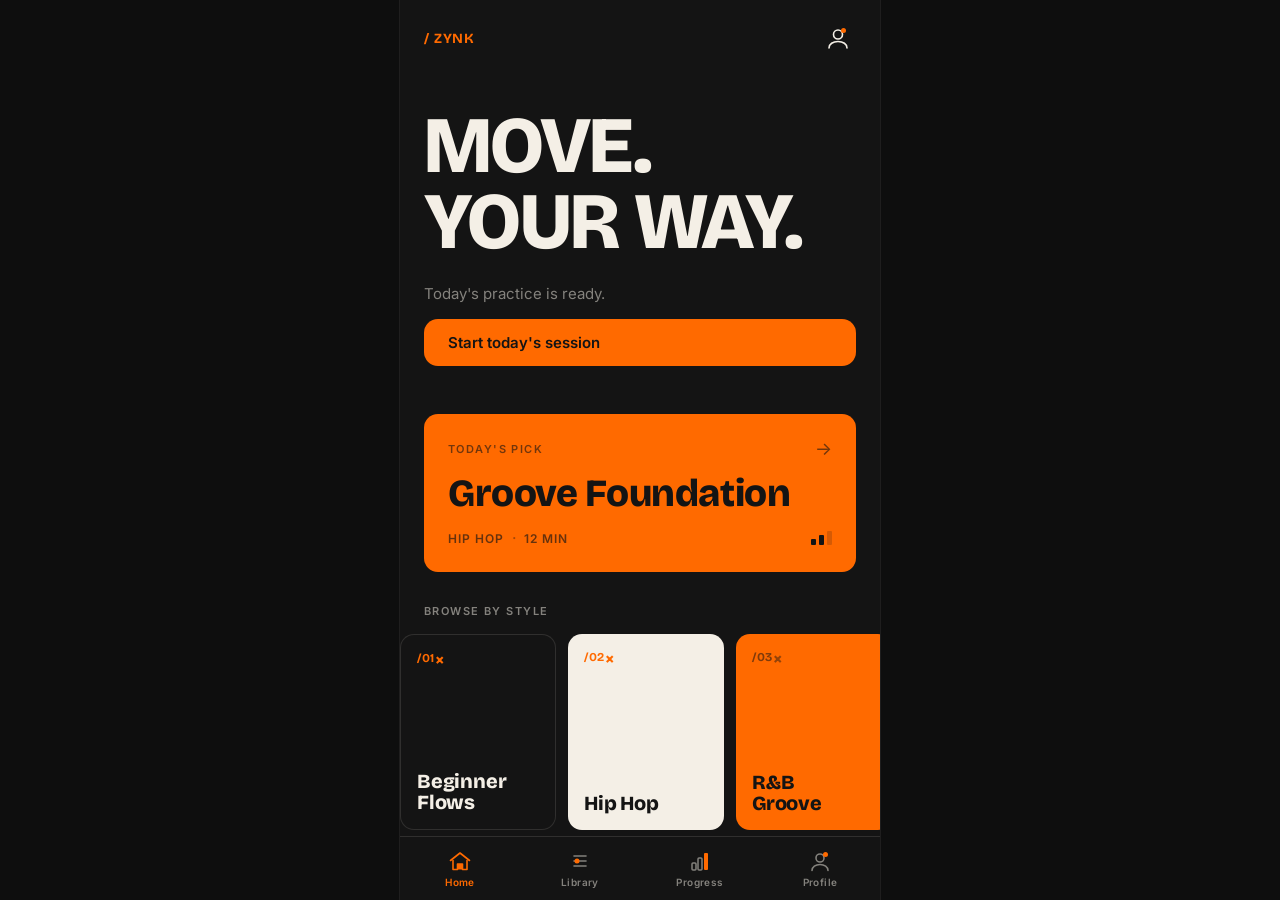
==== zynk-app.html @ 354856e9 "Initial commit" ====
<!DOCTYPE html>
<html lang="en">
<head>
  <meta charset="UTF-8" />
  <meta name="viewport" content="width=device-width, initial-scale=1.0" />
  <title>Zynk</title>
  <meta name="description" content="Zynk — your space, your pace, your dance." />
  <link rel="preconnect" href="https://fonts.googleapis.com" />
  <link rel="preconnect" href="https://fonts.gstatic.com" crossorigin />
  <!-- Bricolage Grotesque (display) + Inter (body/UI) — per DESIGN.md -->
  <link href="https://fonts.googleapis.com/css2?family=Bricolage+Grotesque:opsz,wght@12..96,700;12..96,800&family=Inter:wght@400;500;600&display=swap" rel="stylesheet" />
  <link rel="stylesheet" href="css/app.css" />
</head>
<body>
  <div id="app-wrapper">
    <!-- Screen container: home / library / progress / profile layer here -->
    <div id="app-root"></div>
    <!-- Bottom navigation — always visible -->
    <nav id="app-nav" class="zk-nav" aria-label="Main navigation"></nav>
  </div>

  <!-- All copy from data.js → window.CONTENT.app -->
  <script src="js/data.js"></script>
  <script src="js/app.js"></script>
</body>
</html>
---- css/app.css ----
/* =====================================================================
   ZYNK APP — Home & Library screens
   Follows DESIGN.md strictly:
     · Flat orange #FF6A00 / cream #F4EFE6 / black #141414 only
     · Bricolage Grotesque (display) + Inter (body/UI)
     · 16px spacing base, 14px corner radius
     · Hand-built inline SVG icons (in app.js)
     · No gradients, no photos, no icon fonts
   ===================================================================== */

/* ---- Tokens -------------------------------------------------------- */
:root {
  --zk-orange:  #FF6A00;
  --zk-cream:   #F4EFE6;
  --zk-black:   #141414;
  --zk-page-bg: #0E0E0E;
  --zk-muted:   rgba(244, 239, 230, 0.50);
  --zk-border:  rgba(244, 239, 230, 0.12);
  --zk-radius:  14px;
  --zk-nav-h:   64px;
  --zk-display: "Bricolage Grotesque", sans-serif;
  --zk-body:    "Inter", -apple-system, BlinkMacSystemFont, sans-serif;
}

/* ---- Reset --------------------------------------------------------- */
*, *::before, *::after { box-sizing: border-box; margin: 0; padding: 0; }
html, body { height: 100%; }
body {
  font-family: var(--zk-body);
  background: var(--zk-page-bg);
  -webkit-font-smoothing: antialiased;
  overflow: hidden;
}
button { font-family: inherit; cursor: pointer; border: none; background: none; }
a { color: inherit; text-decoration: none; }

/* ---- App shell ----------------------------------------------------- */
#app-wrapper {
  width: 100%;
  max-width: 480px;
  margin: 0 auto;
  height: 100dvh;
  display: flex;
  flex-direction: column;
  overflow: hidden;
  /* Thin border on wide viewports so the column is legible */
  outline: 1px solid rgba(244, 239, 230, 0.07);
}

/* Screen container — screens layer inside here */
#app-root {
  flex: 1;
  position: relative;
  overflow: hidden;
}

/* ====================================================================
   SCREENS — all sit in the same layer, only .is-active is shown
   ==================================================================== */
.zk-screen {
  position: absolute;
  inset: 0;
  overflow: hidden;
  display: none;
  flex-direction: column;
  background: var(--zk-black);
  color: var(--zk-cream);
}
.zk-screen.is-active { display: flex; }

/* ====================================================================
   SHARED COMPONENTS
   ==================================================================== */

/* Eyebrow / section label */
.zk-eyebrow {
  font-family: var(--zk-body);
  font-size: 11px;
  font-weight: 600;
  letter-spacing: 0.13em;
  text-transform: uppercase;
  color: var(--zk-orange);
}

/* Primary button */
.zk-btn--primary {
  display: inline-flex;
  align-items: center;
  gap: 8px;
  padding: 14px 24px;
  background: var(--zk-orange);
  color: var(--zk-black);
  font-family: var(--zk-body);
  font-size: 15px;
  font-weight: 600;
  border-radius: var(--zk-radius);
  border: none;
  cursor: pointer;
  transition: opacity 0.18s;
}
.zk-btn--primary:hover { opacity: 0.88; }

/* ====================================================================
   HOME SCREEN
   ==================================================================== */
.zk-home { background: var(--zk-black); }

/* Header ------------------------------------------------------------ */
.zk-header {
  flex-shrink: 0;
  display: flex;
  align-items: center;
  justify-content: space-between;
  padding: 20px 24px;
  background: var(--zk-black);
}

.zk-brand {
  font-family: var(--zk-display);
  font-size: 14px;
  font-weight: 700;
  letter-spacing: 0.06em;
  color: var(--zk-orange);
}

.zk-header__icon {
  color: var(--zk-cream);
  display: flex;
  align-items: center;
  justify-content: center;
  width: 36px;
  height: 36px;
  border-radius: var(--zk-radius);
  transition: background 0.18s;
}
.zk-header__icon:hover { background: rgba(244, 239, 230, 0.08); }

/* Scrollable home content */
.zk-home__scroll {
  flex: 1;
  overflow-y: auto;
  -webkit-overflow-scrolling: touch;
}

/* Hero -------------------------------------------------------------- */
.zk-hero {
  padding: 32px 24px 48px;
  background: var(--zk-black);
  display: flex;
  flex-direction: column;
  gap: 16px;
}

/* Oversized display heading — each <span> is one line */
.zk-hero__heading {
  display: flex;
  flex-direction: column;
  font-family: var(--zk-display);
  font-size: clamp(3rem, 13vw, 5rem);
  font-weight: 800;
  line-height: 0.95;
  letter-spacing: -0.02em;
  color: var(--zk-cream);
}

.zk-hero__sub {
  font-size: 15px;
  color: var(--zk-muted);
  margin-top: 8px;
}

/* Featured lesson — orange color switchback */
.zk-featured-section { padding: 0 24px 32px; }

.zk-featured-card {
  background: var(--zk-orange);
  border-radius: var(--zk-radius);
  padding: 24px;
  display: flex;
  flex-direction: column;
  gap: 16px;
  color: var(--zk-black);
}

.zk-featured-card__top {
  display: flex;
  align-items: center;
  justify-content: space-between;
}

.zk-featured-card__top .zk-eyebrow { color: rgba(20, 20, 20, 0.6); }

.zk-featured-card__arrow {
  font-size: 18px;
  color: var(--zk-black);
  opacity: 0.6;
}

/* Lesson title — Bricolage Grotesque, large, poster feel */
.zk-featured-card__title {
  font-family: var(--zk-display);
  font-size: clamp(1.6rem, 7vw, 2.4rem);
  font-weight: 800;
  line-height: 0.97;
  letter-spacing: -0.01em;
  color: var(--zk-black);
}

.zk-featured-card__meta {
  display: flex;
  align-items: center;
  gap: 8px;
}

.zk-featured-card__genre,
.zk-featured-card__dur {
  font-size: 12px;
  font-weight: 600;
  letter-spacing: 0.08em;
  text-transform: uppercase;
  color: rgba(20, 20, 20, 0.65);
}

.zk-meta-dot { color: rgba(20, 20, 20, 0.4); }

/* Category rail ----------------------------------------------------- */
.zk-cat-section { padding-bottom: 40px; }

.zk-section-label {
  padding: 0 24px 16px;
  font-family: var(--zk-body);
  font-size: 11px;
  font-weight: 600;
  letter-spacing: 0.13em;
  text-transform: uppercase;
  color: var(--zk-muted);
}

.zk-cat-rail {
  display: flex;
  gap: 12px;
  padding: 0 24px;
  overflow-x: auto;
  scroll-snap-type: x mandatory;
  -webkit-overflow-scrolling: touch;
  /* hide scrollbar */
  scrollbar-width: none;
  -ms-overflow-style: none;
}
.zk-cat-rail::-webkit-scrollbar { display: none; }

/* Category card — color themes via data-theme */
.zk-cat-card {
  flex-shrink: 0;
  width: 156px;
  min-height: 196px;
  border-radius: var(--zk-radius);
  padding: 16px;
  display: flex;
  flex-direction: column;
  justify-content: space-between;
  scroll-snap-align: start;
  text-align: left;
  cursor: pointer;
  background: var(--cc-bg);
  color: var(--cc-text);
  transition: opacity 0.18s;
}
.zk-cat-card:hover { opacity: 0.88; }

/* Color themes */
.zk-cat-card[data-theme="dark"] {
  --cc-bg:    var(--zk-black);
  --cc-text:  var(--zk-cream);
  --cc-num:   var(--zk-orange);
  --cc-badge: var(--zk-orange);
  border: 1px solid rgba(244, 239, 230, 0.12);
}
.zk-cat-card[data-theme="cream"] {
  --cc-bg:    var(--zk-cream);
  --cc-text:  var(--zk-black);
  --cc-num:   var(--zk-orange);
  --cc-badge: var(--zk-orange);
}
.zk-cat-card[data-theme="orange"] {
  --cc-bg:    var(--zk-orange);
  --cc-text:  var(--zk-black);
  --cc-num:   rgba(20, 20, 20, 0.55);
  --cc-badge: rgba(20, 20, 20, 0.45);
}

/* /01 step number label */
.zk-cat-card__num {
  font-family: var(--zk-display);
  font-size: 12px;
  font-weight: 700;
  letter-spacing: 0.06em;
  color: var(--cc-num);
}

/* × badge — decorative, top right */
.zk-cat-card__badge {
  position: absolute;  /* relative to card */
  /* Use flex order to position at top-right instead of absolute */
}

/* Category cards use a 3-row flex: num / spacer / label */
.zk-cat-card__top {
  display: flex;
  justify-content: space-between;
  align-items: flex-start;
}

.zk-cat-card__badge-x {
  font-family: var(--zk-display);
  font-size: 18px;
  font-weight: 700;
  color: var(--cc-badge);
  line-height: 1;
  user-select: none;
}

/* Category name — large Bricolage, bottom of card */
.zk-cat-card__label {
  font-family: var(--zk-display);
  font-size: clamp(1.05rem, 4vw, 1.25rem);
  font-weight: 800;
  line-height: 1.05;
  letter-spacing: -0.01em;
  white-space: pre-line; /* allows \n line breaks */
  color: var(--cc-text);
}

/* ====================================================================
   LIBRARY SCREEN
   ==================================================================== */
.zk-library {
  background: var(--zk-black);
  /* display/flex-direction inherited from .zk-screen and .zk-screen.is-active */
}

/* Large heading — static (doesn't scroll away) */
.zk-lib-head {
  flex-shrink: 0;
  padding: 32px 24px 24px;
}

.zk-lib-heading {
  display: flex;
  flex-direction: column;
  font-family: var(--zk-display);
  font-size: clamp(2rem, 9vw, 3rem);
  font-weight: 800;
  line-height: 1.0;
  letter-spacing: -0.02em;
  color: var(--zk-cream);
}

/* Filter rail — static, horizontally scrollable */
.zk-filter-rail {
  flex-shrink: 0;
  display: flex;
  gap: 8px;
  padding: 0 24px 20px;
  overflow-x: auto;
  scroll-snap-type: x mandatory;
  scrollbar-width: none;
  -ms-overflow-style: none;
}
.zk-filter-rail::-webkit-scrollbar { display: none; }

.zk-filter {
  flex-shrink: 0;
  padding: 8px 16px;
  border-radius: 14px;
  border: 1px solid var(--zk-border);
  background: transparent;
  color: var(--zk-muted);
  font-family: var(--zk-body);
  font-size: 13px;
  font-weight: 600;
  letter-spacing: 0.05em;
  scroll-snap-align: start;
  transition: border-color 0.18s, background 0.18s, color 0.18s;
}
.zk-filter:hover { border-color: rgba(255, 106, 0, 0.4); color: var(--zk-cream); }
.zk-filter.is-active {
  background: var(--zk-orange);
  border-color: var(--zk-orange);
  color: var(--zk-black);
}

/* Lesson list — scrollable */
.zk-lessons {
  flex: 1;
  overflow-y: auto;
  -webkit-overflow-scrolling: touch;
  padding: 0 24px 32px;
  display: flex;
  flex-direction: column;
  gap: 10px;
}

/* Lesson card */
.zk-lesson-card {
  display: flex;
  align-items: center;
  justify-content: space-between;
  gap: 16px;
  padding: 16px;
  background: rgba(244, 239, 230, 0.04);
  border: 1px solid var(--zk-border);
  border-radius: var(--zk-radius);
  color: var(--zk-cream);
  transition: border-color 0.18s;
}
.zk-lesson-card:hover { border-color: rgba(255, 106, 0, 0.35); }

.zk-lesson-card__left {
  display: flex;
  flex-direction: column;
  gap: 4px;
  min-width: 0;
}

.zk-lesson-card__genre {
  font-size: 11px;
  font-weight: 600;
  letter-spacing: 0.11em;
  text-transform: uppercase;
  color: var(--zk-orange);
}

/* Lesson title in Bricolage — typographic contrast against the genre label */
.zk-lesson-card__title {
  font-family: var(--zk-display);
  font-size: 1.05rem;
  font-weight: 700;
  line-height: 1.15;
  color: var(--zk-cream);
  white-space: nowrap;
  overflow: hidden;
  text-overflow: ellipsis;
}

.zk-lesson-card__right {
  flex-shrink: 0;
  display: flex;
  flex-direction: column;
  align-items: flex-end;
  gap: 8px;
}

.zk-lesson-card__dur {
  font-size: 12px;
  color: var(--zk-muted);
  white-space: nowrap;
}

.zk-lessons__empty {
  padding-top: 32px;
  text-align: center;
  font-size: 14px;
  color: var(--zk-muted);
}

/* ====================================================================
   STUB SCREENS (Progress / Profile)
   ==================================================================== */
.zk-stub {
  background: var(--zk-black);
  align-items: center;
  justify-content: flex-end;
  padding: 48px 32px 64px;
}

.zk-stub__inner { display: flex; flex-direction: column; gap: 16px; }

.zk-stub__heading {
  font-family: var(--zk-display);
  font-size: clamp(3rem, 12vw, 5rem);
  font-weight: 800;
  letter-spacing: -0.02em;
  line-height: 0.95;
  color: var(--zk-cream);
}

.zk-stub__body {
  font-size: 15px;
  color: var(--zk-muted);
  max-width: 28ch;
}

/* ====================================================================
   BOTTOM NAVIGATION
   ==================================================================== */
.zk-nav {
  flex-shrink: 0;
  height: var(--zk-nav-h);
  background: var(--zk-black);
  border-top: 1px solid var(--zk-border);
  display: flex;
  align-items: stretch;
}

.zk-nav__item {
  flex: 1;
  display: flex;
  flex-direction: column;
  align-items: center;
  justify-content: center;
  gap: 4px;
  color: var(--zk-muted);
  transition: color 0.18s;
}
.zk-nav__item:hover { color: rgba(244, 239, 230, 0.8); }
.zk-nav__item.is-active { color: var(--zk-orange); }

.zk-nav__label {
  font-size: 10px;
  font-weight: 600;
  letter-spacing: 0.04em;
}

/* ====================================================================
   LESSON DETAIL SCREEN
   ==================================================================== */

/* Scrollable detail content */
.zk-detail__scroll {
  flex: 1;
  overflow-y: auto;
  -webkit-overflow-scrolling: touch;
}

/* Header: back button + genre label */
.zk-detail-header {
  flex-shrink: 0;
  display: flex;
  align-items: center;
  justify-content: space-between;
  padding: 20px 24px;
  border-bottom: 1px solid var(--zk-border);
}

.zk-detail-back {
  display: flex;
  align-items: center;
  gap: 8px;
  color: var(--zk-cream);
  font-family: var(--zk-body);
  font-size: 14px;
  font-weight: 500;
  opacity: 0.65;
  padding: 4px 0;
  transition: opacity 0.18s;
}
.zk-detail-back:hover { opacity: 1; }

.zk-detail-genre {
  font-family: var(--zk-body);
  font-size: 11px;
  font-weight: 600;
  letter-spacing: 0.13em;
  text-transform: uppercase;
  color: var(--zk-orange);
}

/* Hero: oversized lesson title + meta row */
.zk-detail-hero {
  padding: 32px 24px 24px;
}

/* Poster-style title: Bricolage 800, uppercase, tight leading */
.zk-detail-title {
  font-family: var(--zk-display);
  font-size: clamp(2.8rem, 12vw, 4.5rem);
  font-weight: 800;
  line-height: 0.95;
  letter-spacing: -0.02em;
  color: var(--zk-cream);
  white-space: pre-line; /* allows \n in displayTitle */
  margin-bottom: 24px;
}

.zk-detail-meta {
  display: flex;
  align-items: center;
  gap: 12px;
}

.zk-detail-duration {
  font-family: var(--zk-body);
  font-size: 13px;
  font-weight: 600;
  letter-spacing: 0.06em;
  color: var(--zk-muted);
}

.zk-detail-meta__dot {
  color: var(--zk-muted);
  font-size: 13px;
}

/* Action area: play + secondary controls */
.zk-detail-actions {
  padding: 24px;
  display: flex;
  align-items: center;
  gap: 16px;
}

/* Large orange play button — icon fill must be black (DESIGN.md) */
.zk-play-btn {
  flex-shrink: 0;
  width: 72px;
  height: 72px;
  border-radius: 50%;
  background: var(--zk-orange);
  color: var(--zk-black);
  display: flex;
  align-items: center;
  justify-content: center;
  border: none;
  cursor: pointer;
  transition: opacity 0.18s, transform 0.15s;
}
.zk-play-btn:hover  { opacity: 0.88; }
.zk-play-btn:active { transform: scale(0.95); }

/* Secondary icon buttons (restart, timer) */
.zk-icon-btn {
  width: 48px;
  height: 48px;
  border-radius: var(--zk-radius);
  border: 1px solid var(--zk-border);
  background: transparent;
  color: var(--zk-cream);
  display: flex;
  align-items: center;
  justify-content: center;
  cursor: pointer;
  transition: border-color 0.18s, background 0.18s;
}
.zk-icon-btn:hover {
  border-color: rgba(255, 106, 0, 0.4);
  background: rgba(255, 106, 0, 0.06);
}

/* Divider */
.zk-detail-divider {
  height: 1px;
  background: var(--zk-border);
  margin: 0 24px;
}

/* Description section */
.zk-detail-desc {
  padding: 24px 24px 0;
}

.zk-detail-desc p {
  font-family: var(--zk-body);
  font-size: 15px;
  line-height: 1.65;
  color: var(--zk-muted);
}

/* "What you'll work on" section */
.zk-detail-focuses {
  padding: 32px 24px 48px;
}

.zk-detail-focuses__label {
  font-family: var(--zk-body);
  font-size: 11px;
  font-weight: 600;
  letter-spacing: 0.13em;
  text-transform: uppercase;
  color: var(--zk-muted);
  margin-bottom: 20px;
}

/* Numbered focus item: /01 label + text side by side */
.zk-focus-item {
  display: flex;
  align-items: baseline;
  gap: 16px;
  padding: 16px 0;
  border-bottom: 1px solid var(--zk-border);
}
.zk-focus-item:first-of-type { border-top: 1px solid var(--zk-border); }

.zk-focus-num {
  flex-shrink: 0;
  font-family: var(--zk-display);
  font-size: 12px;
  font-weight: 700;
  letter-spacing: 0.06em;
  color: var(--zk-orange);
  min-width: 32px;
}

.zk-focus-text {
  font-family: var(--zk-body);
  font-size: 15px;
  font-weight: 400;
  line-height: 1.5;
  color: var(--zk-cream);
}

/* ====================================================================
   Reduced motion
   ==================================================================== */
@media (prefers-reduced-motion: reduce) {
  .zk-btn--primary, .zk-filter, .zk-lesson-card, .zk-play-btn,
  .zk-icon-btn, .zk-cat-card, .zk-nav__item, .zk-header__icon,
  .zk-detail-back { transition: none; }
}
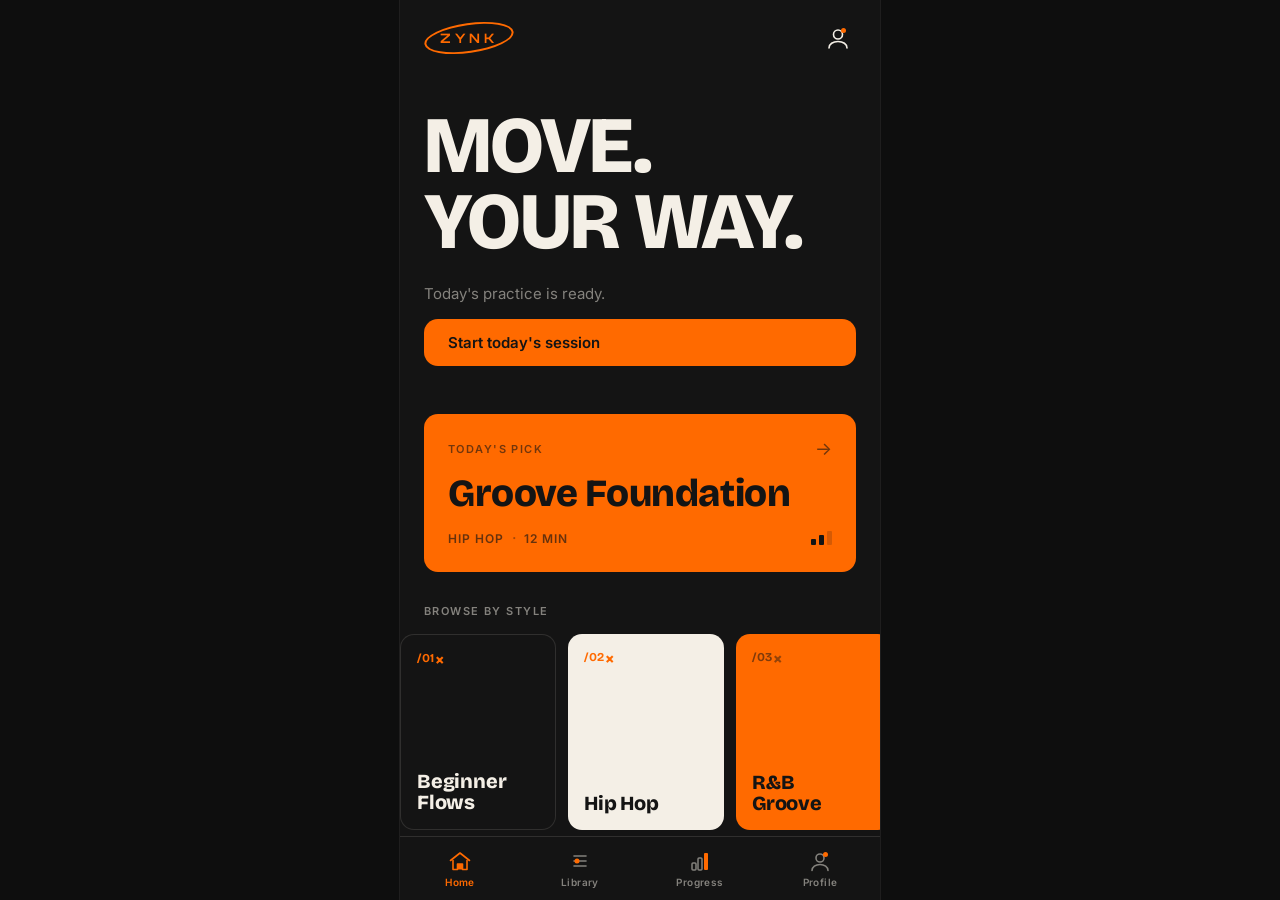
==== commit 897d3f05: "Refine onboarding welcome copy and fix orbit icon overlap with heading" ====
--- a/zynk-app.html
+++ b/zynk-app.html
@@ -9,6 +9,9 @@
   <link rel="preconnect" href="https://fonts.gstatic.com" crossorigin />
   <!-- Bricolage Grotesque (display) + Inter (body/UI) — per DESIGN.md -->
   <link href="https://fonts.googleapis.com/css2?family=Bricolage+Grotesque:opsz,wght@12..96,700;12..96,800&family=Inter:wght@400;500;600&display=swap" rel="stylesheet" />
+  <!-- Orbitron (logo wordmark only) -->
+  <link href="https://fonts.googleapis.com/css2?family=Orbitron:wght@700&display=swap" rel="stylesheet" />
+  <link rel="icon" href="images/zynk-favicon.svg" type="image/svg+xml" />
   <link rel="stylesheet" href="css/app.css" />
 </head>
 <body>
--- a/css/app.css
+++ b/css/app.css
@@ -115,13 +115,33 @@
   background: var(--zk-black);
 }
 
-.zk-brand {
-  font-family: var(--zk-display);
-  font-size: 14px;
+/* Logo — Orbitron wordmark inside a tilted orbit ring ---------------- */
+.zk-logo {
+  --zk-logo-color: var(--zk-orange);
+  position: relative;
+  display: inline-flex;
+  align-items: center;
+  justify-content: center;
+  padding: 7px 16px;
+}
+.zk-logo__ring {
+  position: absolute;
+  inset: 0;
+  border: 2.5px solid var(--zk-logo-color);
+  border-radius: 50%;
+  transform: rotate(-8deg);
+  pointer-events: none;
+}
+.zk-logo__text {
+  position: relative;
+  font-family: "Orbitron", var(--zk-display);
   font-weight: 700;
-  letter-spacing: 0.06em;
-  color: var(--zk-orange);
-}
+  font-size: 13px;
+  letter-spacing: 4px;
+  color: var(--zk-logo-color);
+  white-space: nowrap;
+}
+.zk-logo--cream { --zk-logo-color: var(--zk-cream); }
 
 .zk-header__icon {
   color: var(--zk-cream);
@@ -710,10 +730,653 @@
 }
 
 /* ====================================================================
+   PROGRESS SCREEN
+   ==================================================================== */
+
+/* Scrollable content area */
+.zk-prog__scroll {
+  flex: 1;
+  overflow-y: auto;
+  -webkit-overflow-scrolling: touch;
+}
+
+/* "PROGRESS." heading section */
+.zk-prog-head {
+  padding: 32px 24px 24px;
+  border-bottom: 1px solid var(--zk-border);
+}
+
+.zk-prog-heading {
+  font-family: var(--zk-display);
+  font-size: clamp(3rem, 13vw, 5rem);
+  font-weight: 800;
+  line-height: 0.95;
+  letter-spacing: -0.02em;
+  color: var(--zk-cream);
+}
+
+/* Section label — reused across weekly / recent / genre sections */
+.zk-prog-section-label {
+  font-family: var(--zk-body);
+  font-size: 11px;
+  font-weight: 600;
+  letter-spacing: 0.13em;
+  text-transform: uppercase;
+  color: var(--zk-muted);
+  margin-bottom: 16px;
+}
+
+/* ---- Weekly stat cards ------------------------------------------- */
+.zk-stat-section {
+  padding: 32px 24px 0;
+}
+
+/* 3-column card row */
+.zk-stat-grid {
+  display: flex;
+  gap: 10px;
+}
+
+.zk-stat-card {
+  flex: 1;
+  border-radius: var(--zk-radius);
+  padding: 16px 14px;
+  display: flex;
+  flex-direction: column;
+  gap: 4px;
+  min-width: 0;
+}
+
+/* Color switchback: dark → orange → cream */
+.zk-stat-card[data-theme="dark"] {
+  background: var(--zk-black);
+  border: 1px solid rgba(244, 239, 230, 0.12);
+  color: var(--zk-cream);
+}
+.zk-stat-card[data-theme="orange"] {
+  background: var(--zk-orange);
+  color: var(--zk-black);
+}
+.zk-stat-card[data-theme="cream"] {
+  background: var(--zk-cream);
+  color: var(--zk-black);
+}
+
+/* Big stat number — Bricolage, poster energy */
+.zk-stat-card__value {
+  font-family: var(--zk-display);
+  font-size: clamp(2rem, 8vw, 2.6rem);
+  font-weight: 800;
+  line-height: 0.95;
+  letter-spacing: -0.02em;
+}
+
+.zk-stat-card__unit {
+  font-family: var(--zk-body);
+  font-size: 11px;
+  font-weight: 600;
+  letter-spacing: 0.06em;
+  text-transform: uppercase;
+  opacity: 0.6;
+}
+
+.zk-stat-card__label {
+  font-family: var(--zk-body);
+  font-size: 11px;
+  font-weight: 500;
+  opacity: 0.55;
+  margin-top: 4px;
+}
+
+/* ---- Recent sessions list --------------------------------------- */
+.zk-recent-section {
+  padding: 32px 24px 0;
+}
+
+/* Each session row: /01 number + lesson info + duration */
+.zk-recent-item {
+  display: flex;
+  align-items: baseline;
+  gap: 14px;
+  padding: 14px 0;
+  border-bottom: 1px solid var(--zk-border);
+}
+.zk-recent-item:first-of-type {
+  border-top: 1px solid var(--zk-border);
+}
+
+.zk-recent-num {
+  flex-shrink: 0;
+  font-family: var(--zk-display);
+  font-size: 12px;
+  font-weight: 700;
+  letter-spacing: 0.06em;
+  color: var(--zk-orange);
+  min-width: 30px;
+}
+
+.zk-recent-info {
+  flex: 1;
+  min-width: 0;
+  display: flex;
+  flex-direction: column;
+  gap: 3px;
+}
+
+.zk-recent-lesson {
+  font-family: var(--zk-display);
+  font-size: 1rem;
+  font-weight: 700;
+  line-height: 1.15;
+  color: var(--zk-cream);
+  white-space: nowrap;
+  overflow: hidden;
+  text-overflow: ellipsis;
+}
+
+.zk-recent-meta {
+  font-family: var(--zk-body);
+  font-size: 12px;
+  font-weight: 500;
+  color: var(--zk-muted);
+}
+
+.zk-recent-dur {
+  flex-shrink: 0;
+  font-family: var(--zk-body);
+  font-size: 12px;
+  font-weight: 500;
+  color: var(--zk-muted);
+  white-space: nowrap;
+}
+
+/* ---- Genre balance bar chart ------------------------------------ */
+.zk-genre-section {
+  padding: 32px 24px 48px;
+}
+
+.zk-genre-row {
+  display: flex;
+  flex-direction: column;
+  gap: 8px;
+  margin-bottom: 20px;
+}
+.zk-genre-row:last-child { margin-bottom: 0; }
+
+/* Label row: genre name (left) + percentage (right) */
+.zk-genre-row__head {
+  display: flex;
+  justify-content: space-between;
+  align-items: baseline;
+}
+
+.zk-genre-row__name {
+  font-family: var(--zk-body);
+  font-size: 12px;
+  font-weight: 600;
+  letter-spacing: 0.08em;
+  text-transform: uppercase;
+  color: var(--zk-cream);
+}
+
+.zk-genre-row__pct {
+  font-family: var(--zk-display);
+  font-size: 13px;
+  font-weight: 700;
+  color: var(--zk-orange);
+}
+
+/* Bar track (cream/translucent) + fill (orange) */
+.zk-genre-bar-track {
+  width: 100%;
+  height: 8px;
+  border-radius: 8px;
+  background: rgba(244, 239, 230, 0.12);
+  overflow: hidden; /* keeps fill within rounded corners */
+}
+
+.zk-genre-bar-fill {
+  height: 100%;
+  border-radius: 8px;
+  background: var(--zk-orange);
+}
+
+/* ====================================================================
+   PROFILE SCREEN
+   ==================================================================== */
+
+.zk-prof__scroll {
+  flex: 1;
+  overflow-y: auto;
+  -webkit-overflow-scrolling: touch;
+}
+
+/* "PROFILE." heading */
+.zk-prof-head {
+  padding: 32px 24px 24px;
+  border-bottom: 1px solid var(--zk-border);
+}
+
+.zk-prof-heading {
+  font-family: var(--zk-display);
+  font-size: clamp(3rem, 13vw, 5rem);
+  font-weight: 800;
+  line-height: 0.95;
+  letter-spacing: -0.02em;
+  color: var(--zk-cream);
+}
+
+/* Avatar + user info */
+.zk-prof-user {
+  display: flex;
+  align-items: center;
+  gap: 20px;
+  padding: 32px 24px;
+  border-bottom: 1px solid var(--zk-border);
+}
+
+/* Orange circle with cream initials — no photography */
+.zk-prof-avatar {
+  flex-shrink: 0;
+  width: 72px;
+  height: 72px;
+  border-radius: 50%;
+  background: var(--zk-orange);
+  display: flex;
+  align-items: center;
+  justify-content: center;
+  font-family: var(--zk-display);
+  font-size: 1.5rem;
+  font-weight: 800;
+  letter-spacing: -0.01em;
+  color: var(--zk-black);
+  user-select: none;
+}
+
+.zk-prof-user__info {
+  display: flex;
+  flex-direction: column;
+  gap: 4px;
+}
+
+.zk-prof-name {
+  font-family: var(--zk-display);
+  font-size: 1.5rem;
+  font-weight: 800;
+  line-height: 1;
+  letter-spacing: -0.01em;
+  color: var(--zk-cream);
+}
+
+.zk-prof-since {
+  font-family: var(--zk-body);
+  font-size: 13px;
+  font-weight: 400;
+  color: var(--zk-muted);
+}
+
+/* Settings section block */
+.zk-prof-section {
+  padding: 32px 24px 0;
+}
+
+.zk-prof-section__label {
+  font-family: var(--zk-body);
+  font-size: 11px;
+  font-weight: 600;
+  letter-spacing: 0.13em;
+  text-transform: uppercase;
+  color: var(--zk-muted);
+  margin-bottom: 4px;
+}
+
+/* Setting row — label on left, control on right */
+.zk-prof-row {
+  display: flex;
+  align-items: center;
+  justify-content: space-between;
+  gap: 16px;
+  padding: 16px 0;
+  border-bottom: 1px solid var(--zk-border);
+}
+.zk-prof-row:first-of-type { border-top: 1px solid var(--zk-border); }
+
+/* Row with description text below — stacks vertically */
+.zk-prof-row--stack {
+  flex-direction: column;
+  align-items: stretch;
+  gap: 12px;
+}
+
+.zk-prof-row__left {
+  display: flex;
+  flex-direction: column;
+  gap: 3px;
+}
+
+.zk-prof-row__label {
+  font-family: var(--zk-body);
+  font-size: 15px;
+  font-weight: 600;
+  color: var(--zk-cream);
+}
+
+.zk-prof-row__hint {
+  font-family: var(--zk-body);
+  font-size: 12px;
+  font-weight: 400;
+  color: var(--zk-muted);
+}
+
+.zk-prof-row__value {
+  font-family: var(--zk-body);
+  font-size: 14px;
+  font-weight: 500;
+  color: var(--zk-orange);
+  text-align: right;
+  flex-shrink: 0;
+}
+
+/* Row for stacked toggle: top row = label + control, bottom = description */
+.zk-prof-row--toggle-head {
+  display: flex;
+  align-items: center;
+  justify-content: space-between;
+  gap: 16px;
+}
+
+.zk-prof-row__desc {
+  font-family: var(--zk-body);
+  font-size: 13px;
+  font-weight: 400;
+  line-height: 1.5;
+  color: var(--zk-muted);
+}
+
+/* Link row */
+.zk-prof-row--link {
+  cursor: pointer;
+  border: none;
+  background: none;
+  width: 100%;
+  text-align: left;
+}
+.zk-prof-row--link .zk-prof-row__label {
+  color: var(--zk-orange);
+}
+.zk-prof-row--link:hover .zk-prof-row__label { opacity: 0.75; }
+
+/* About section has extra bottom padding */
+.zk-prof-section--about {
+  padding-bottom: 48px;
+}
+
+/* ---- Stepper (+/-) ---- */
+.zk-stepper {
+  display: flex;
+  align-items: center;
+  gap: 0;
+  border: 1px solid var(--zk-border);
+  border-radius: var(--zk-radius);
+  overflow: hidden;
+  flex-shrink: 0;
+}
+
+.zk-stepper__btn {
+  width: 36px;
+  height: 36px;
+  display: flex;
+  align-items: center;
+  justify-content: center;
+  background: transparent;
+  color: var(--zk-cream);
+  font-family: var(--zk-body);
+  font-size: 18px;
+  font-weight: 400;
+  cursor: pointer;
+  border: none;
+  transition: background 0.15s, color 0.15s;
+  line-height: 1;
+  flex-shrink: 0;
+}
+.zk-stepper__btn:hover { background: rgba(244, 239, 230, 0.08); }
+.zk-stepper__btn:active { background: rgba(255, 106, 0, 0.12); color: var(--zk-orange); }
+
+.zk-stepper__value {
+  min-width: 32px;
+  text-align: center;
+  font-family: var(--zk-display);
+  font-size: 1.1rem;
+  font-weight: 800;
+  color: var(--zk-cream);
+  border-left: 1px solid var(--zk-border);
+  border-right: 1px solid var(--zk-border);
+  padding: 0 4px;
+  line-height: 36px;
+  user-select: none;
+}
+
+/* ---- Toggle switch ---- */
+.zk-toggle {
+  flex-shrink: 0;
+  position: relative;
+  width: 46px;
+  height: 26px;
+  border-radius: 13px;
+  background: rgba(244, 239, 230, 0.1);
+  border: 1px solid rgba(244, 239, 230, 0.2);
+  cursor: pointer;
+  transition: background 0.2s, border-color 0.2s;
+  padding: 0;
+}
+.zk-toggle[aria-checked="true"] {
+  background: var(--zk-orange);
+  border-color: var(--zk-orange);
+}
+
+.zk-toggle__thumb {
+  position: absolute;
+  top: 3px;
+  left: 3px;
+  width: 18px;
+  height: 18px;
+  border-radius: 50%;
+  background: var(--zk-cream);
+  transition: transform 0.2s;
+  pointer-events: none;
+}
+.zk-toggle[aria-checked="true"] .zk-toggle__thumb {
+  transform: translateX(20px);
+}
+
+/* ====================================================================
+   LESSON PLAYER SCREEN
+   ==================================================================== */
+.zk-player { background: var(--zk-black); }
+
+/* Header ------------------------------------------------------------ */
+.zk-player-header {
+  flex-shrink: 0;
+  display: flex;
+  align-items: center;
+  justify-content: space-between;
+  height: 56px;
+  padding: 0 16px;
+  border-bottom: 1px solid var(--zk-border);
+}
+
+.zk-player-close {
+  font-family: var(--zk-body);
+  font-size: 14px;
+  font-weight: 500;
+  color: var(--zk-muted);
+  padding: 8px;
+  white-space: nowrap;
+  transition: color 0.18s;
+}
+.zk-player-close:hover { color: var(--zk-cream); }
+
+.zk-player-lesson-name {
+  flex: 1;
+  padding: 0 8px;
+  font-family: var(--zk-body);
+  font-size: 13px;
+  font-weight: 500;
+  color: var(--zk-muted);
+  text-align: center;
+  white-space: nowrap;
+  overflow: hidden;
+  text-overflow: ellipsis;
+}
+
+.zk-player-header__spacer {
+  width: 64px;   /* mirrors close button for centering lesson name */
+  flex-shrink: 0;
+}
+
+/* Stage — big move name + timer, color switchback ------------------- */
+.zk-player-stage {
+  flex: 3;
+  min-height: 0;
+  display: flex;
+  flex-direction: column;
+  justify-content: flex-end;
+  padding: 24px 24px 28px;
+  transition: background 0.3s, color 0.3s;
+}
+.zk-player-stage[data-theme="dark"]   { background: var(--zk-black);  color: var(--zk-cream); }
+.zk-player-stage[data-theme="orange"] { background: var(--zk-orange); color: var(--zk-black); }
+.zk-player-stage[data-theme="cream"]  { background: var(--zk-cream);  color: var(--zk-black); }
+
+/* Oversized move name — Bricolage poster headline */
+.zk-player-stage__move {
+  font-family: var(--zk-display);
+  font-size: clamp(2.4rem, 10vw, 4rem);
+  font-weight: 800;
+  line-height: 0.95;
+  letter-spacing: -0.02em;
+  white-space: pre-line;
+  word-break: break-word;
+  color: inherit;
+}
+
+/* Large countdown timer below move name */
+.zk-player-stage__timer {
+  margin-top: 16px;
+  font-family: var(--zk-display);
+  font-size: clamp(1.8rem, 7vw, 2.8rem);
+  font-weight: 700;
+  line-height: 1;
+  letter-spacing: -0.01em;
+  color: inherit;
+  opacity: 0.7;
+}
+
+/* Controls bar ------------------------------------------------------ */
+.zk-player-controls {
+  flex-shrink: 0;
+  display: flex;
+  align-items: center;
+  justify-content: center;
+  gap: 28px;
+  padding: 14px 24px 16px;
+  background: var(--zk-black);
+  border-top: 1px solid var(--zk-border);
+}
+
+/* Secondary buttons — prev / next */
+.zk-ctrl-btn {
+  display: flex;
+  align-items: center;
+  justify-content: center;
+  color: var(--zk-cream);
+  transition: opacity 0.18s;
+}
+.zk-ctrl-btn:hover { opacity: 0.65; }
+
+/* Primary pause/play — orange circle */
+.zk-ctrl-btn--primary {
+  width: 64px;
+  height: 64px;
+  border-radius: 50%;
+  background: var(--zk-orange);
+  transition: opacity 0.18s;
+}
+.zk-ctrl-btn--primary:hover { opacity: 0.9; }
+
+/* Steps list -------------------------------------------------------- */
+.zk-player-steps-wrap {
+  flex: 2;
+  min-height: 0;
+  overflow-y: auto;
+  -webkit-overflow-scrolling: touch;
+  padding: 0 24px;
+  border-top: 1px solid var(--zk-border);
+}
+
+.zk-player-steps {
+  display: flex;
+  flex-direction: column;
+}
+
+.zk-player-step {
+  display: flex;
+  align-items: baseline;
+  gap: 12px;
+  padding: 13px 0;
+  border-bottom: 1px solid var(--zk-border);
+  transition: color 0.2s;
+}
+.zk-player-step:last-child { border-bottom: none; }
+
+.zk-player-step__num {
+  flex-shrink: 0;
+  width: 32px;
+  font-family: var(--zk-display);
+  font-size: 12px;
+  font-weight: 700;
+  letter-spacing: 0.06em;
+  color: var(--zk-muted);
+}
+
+.zk-player-step__text {
+  font-family: var(--zk-body);
+  font-size: 14px;
+  font-weight: 400;
+  line-height: 1.45;
+  color: var(--zk-muted);
+}
+
+/* Completed steps — orange */
+.zk-player-step.is-done .zk-player-step__num,
+.zk-player-step.is-done .zk-player-step__text {
+  color: var(--zk-orange);
+}
+
+/* Current step — cream label, orange number */
+.zk-player-step.is-current .zk-player-step__num { color: var(--zk-orange); }
+.zk-player-step.is-current .zk-player-step__text {
+  color: var(--zk-cream);
+  font-weight: 500;
+}
+
+/* Sub-copy ---------------------------------------------------------- */
+.zk-player-subcopy {
+  flex-shrink: 0;
+  padding: 12px 24px 16px;
+  font-family: var(--zk-body);
+  font-size: 13px;
+  font-weight: 400;
+  color: var(--zk-muted);
+  text-align: center;
+}
+
+/* ====================================================================
    Reduced motion
    ==================================================================== */
 @media (prefers-reduced-motion: reduce) {
   .zk-btn--primary, .zk-filter, .zk-lesson-card, .zk-play-btn,
   .zk-icon-btn, .zk-cat-card, .zk-nav__item, .zk-header__icon,
-  .zk-detail-back { transition: none; }
-}
+  .zk-detail-back, .zk-player-stage, .zk-player-step,
+  .zk-ctrl-btn, .zk-ctrl-btn--primary { transition: none; }
+}
